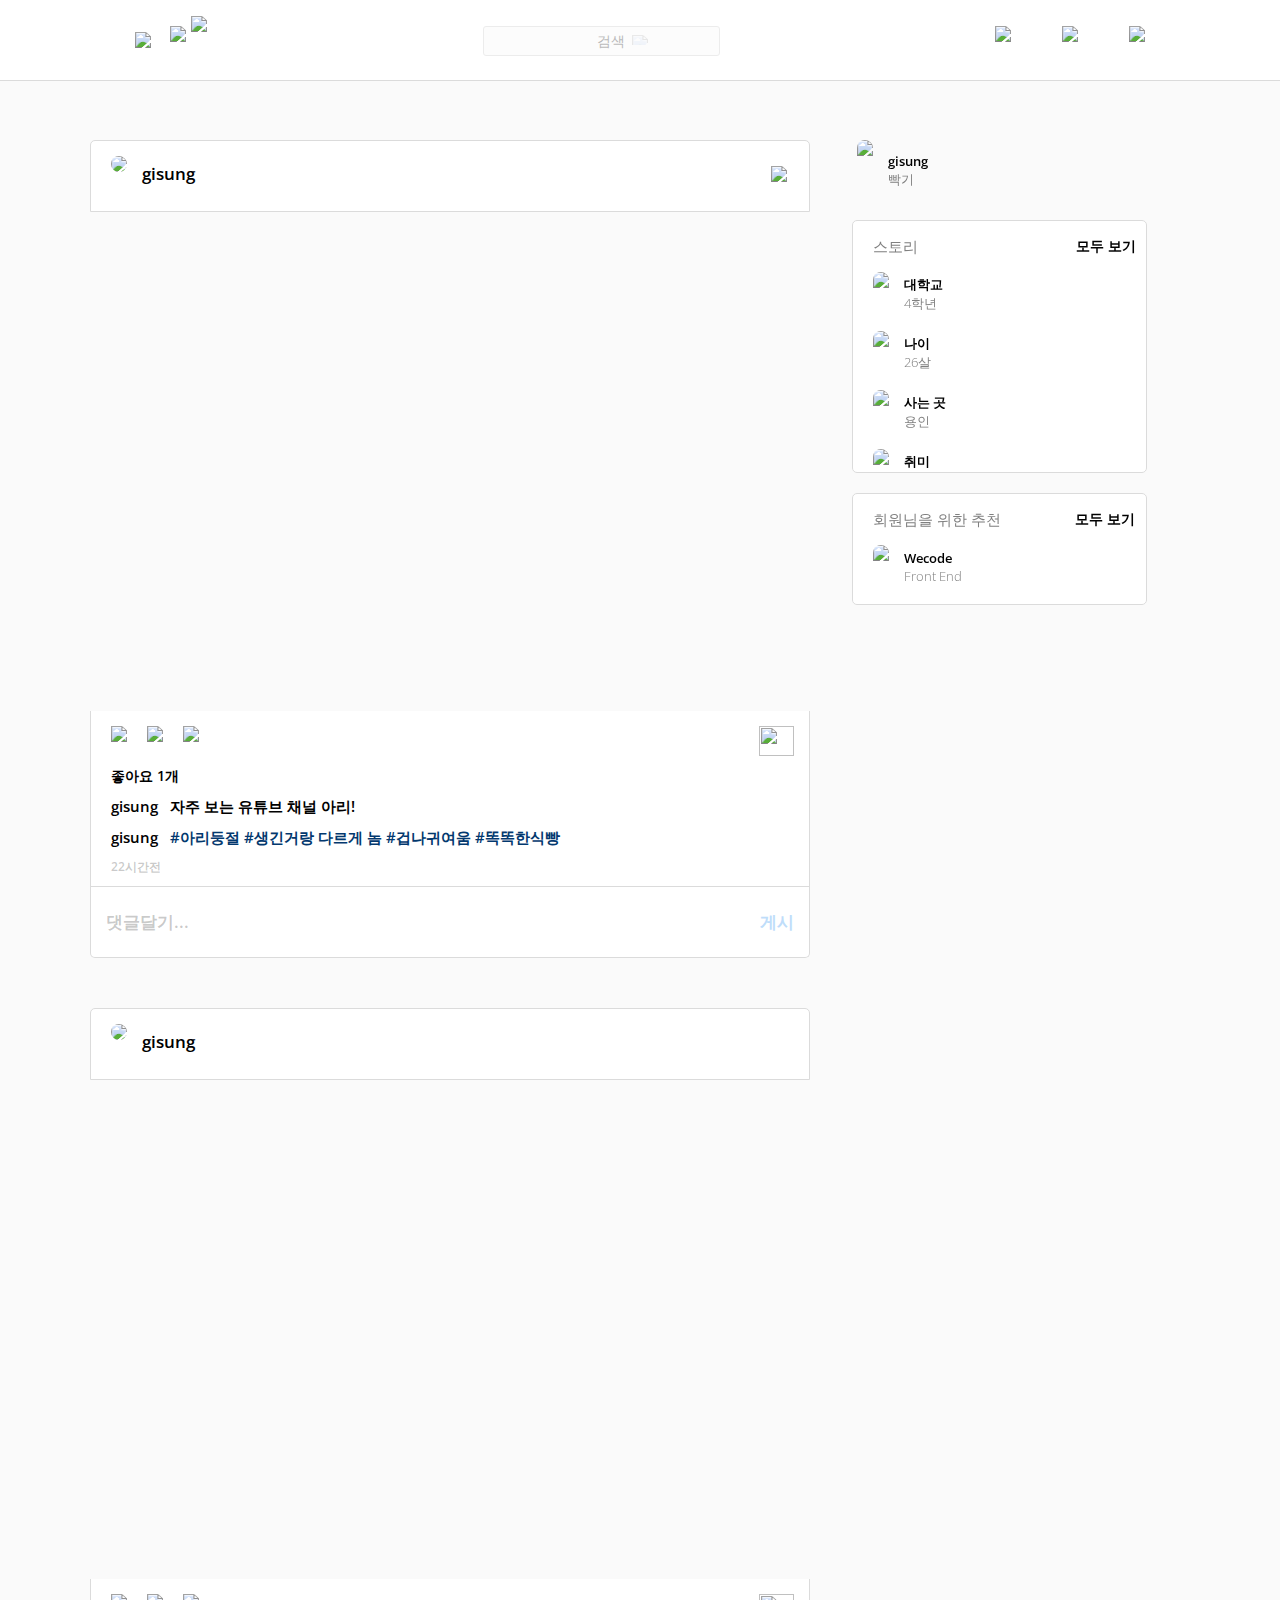
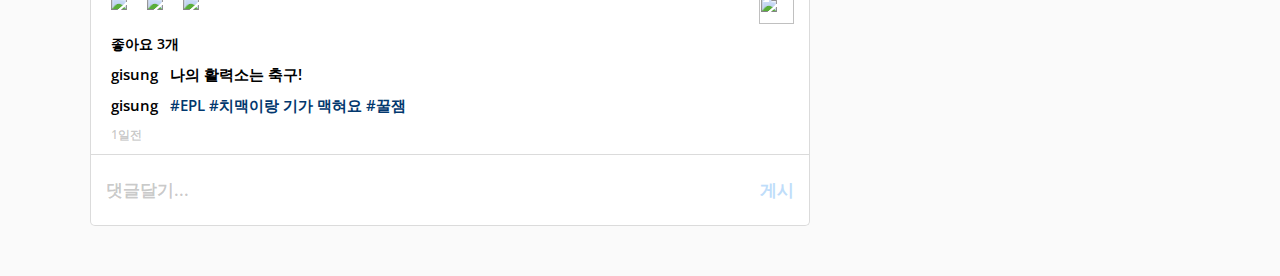
==== main.html @ 6419f7f8 "login.html 완성" ====
<!DOCTYPE html>
<html lang="en">

<head>
    <meta charset="UTF-8" />
    <title>Westagram</title>
    <link rel="icon" href="img/favicon.ico" />
    <link href="css/common.css" rel="stylesheet" type="text/css" />
    <link href="css/main.css" rel="stylesheet" type="text/css" />
    <link href="https://fonts.googleapis.com/css?family=Nanum+Gothic|Open+Sans&display=swap" rel="stylesheet" />
</head>

<body>
    <div class="total_wrapper">
        <div
            style="z-index: 1; height:80px; background-color: white; border-bottom: 1px solid #dbdbdb; width: 100%; position: fixed;  display: flex; justify-content: center; ">
            <div class="main_top_div">
                <img src="https://s3.ap-northeast-2.amazonaws.com/cdn.wecode.co.kr/bearu/logo.png"
                    style="width:  30px; margin:auto 0; cursor: pointer; " />
                <img src="http://pgs787.github.io/wecode_study/img/icon.png" style="height: 30px; margin:auto 5px; " />
                <img src="http://pgs787.github.io/wecode_study/img/instagram.svg"
                    style="cursor: pointer; height:55px; margin-top: -10px;" />

                <input placeholder="     검색" style="opacity: 0.5; position: relative;" />
                <img src="./img/magnifying-glass.svg"
                    style="position: absolute; height: 10px; opacity: 0.2; align-self: center;" />
                <div class="main_sub_div">
                    <img src="https://s3.ap-northeast-2.amazonaws.com/cdn.wecode.co.kr/bearu/explore.png" />
                    <img src="https://s3.ap-northeast-2.amazonaws.com/cdn.wecode.co.kr/bearu/heart.png" />
                    <img src="https://s3.ap-northeast-2.amazonaws.com/cdn.wecode.co.kr/bearu/profile.png" />
                </div>
            </div>
        </div>

        <div class="body_wrapper">
            <div class="main_article_div">
                <div class="main_article">
                    <div class="title" style="position: relative;">
                        <img src="http://pgs787.github.io/wecode_study/img/my.jpg"
                            style="width: 40px; border-radius: 30px; cursor: pointer; margin-right: 15px;" /><span>gisung</span>
                        <img src="http://pgs787.github.io/wecode_study/img/more.svg"
                            style="position: absolute; right:20px; width: 18px; top: 25px;" />
                    </div>
                    <div class="content">
                        <iframe width="720" height="500" src="https://www.youtube.com/embed/TUUoq8qKbGk" frameborder="0"
                            allow="accelerometer; autoplay; encrypted-media; gyroscope; picture-in-picture"
                            allowfullscreen></iframe>
                        <div class="bottom_wrapper">
                            <div class="bottom_div">
                                <img src="http://pgs787.github.io/wecode_study/img/like.svg" />
                                <img src="http://pgs787.github.io/wecode_study/img/speech-bubble.svg" />
                                <img src="http://pgs787.github.io/wecode_study/img/send.svg" />
                                <img src="http://pgs787.github.io/wecode_study/img/다운로드.png"
                                    style="cursor: pointer;  position: absolute; right: 5px; width: 35px; height: 30px;" />
                            </div>
                            <span style="margin-left: 20px;">좋아요 1개</span>
                            <br />
                            <div style="font-size: 15px; margin: 10px 20px;">
                                gisung &nbsp;
                                <span style="margin:0;">자주 보는 유튜브 채널 아리!</span>
                            </div>
                            <div style="font-size: 15px; margin: 10px 0px 0px 20px;">
                                gisung
                                <span style="color:#02386e; margin: 0; font-weight: 0;">
                                    &nbsp; #아리둥절 #생긴거랑 다르게 놈 #겁나귀여움
                                    #똑똑한식빵</span><br />
                                <div style="margin: 10px 0; color: #2b2b2b42; font-size: 12px;">
                                    22시간전
                                </div>
                            </div>
                            <div class="comment_div">
                                댓글달기...
                                <div style="float: right; color: #95c8f8; opacity: 0.6; ">
                                    게시
                                </div>
                            </div>
                        </div>
                    </div>
                </div>
                <div class="main_article">
                    <div class="title">
                        <img src="http://pgs787.github.io/wecode_study/img/my.jpg"
                            style="width: 40px; border-radius: 30px; cursor: pointer;  margin-right: 15px;" /><span>gisung</span>
                    </div>
                    <div class="content">
                        <iframe width="720" height="500"
                            src="https://www.youtube.com/embed/9ZaFcojtk9o?list=PL7MQjbfOyOE3FOgSXX6XFp8ht9WGNULtw"
                            frameborder="0"
                            allow="accelerometer; autoplay; encrypted-media; gyroscope; picture-in-picture"
                            allowfullscreen></iframe>
                        <div class="bottom_wrapper">
                            <div class="bottom_div">
                                <img src="http://pgs787.github.io/wecode_study/img/like.svg" />
                                <img src="http://pgs787.github.io/wecode_study/img/speech-bubble.svg" />
                                <img src="http://pgs787.github.io/wecode_study/img/send.svg" />
                                <img src="http://pgs787.github.io/wecode_study/img/다운로드.png"
                                    style="cursor: pointer;  position: absolute; right: 5px; width: 35px; height: 30px;" />
                            </div>
                            <span style="margin-left: 20px;">좋아요 3개</span>
                            <br />
                            <div style="font-size: 15px; margin: 10px 20px;">
                                gisung &nbsp;
                                <span style="margin:0;">나의 활력소는 축구!</span>
                            </div>
                            <div style="font-size: 15px; margin: 10px 0px 0px 20px;">
                                gisung
                                <span style="color:#02386e; margin: 0; font-weight: 0;">
                                    &nbsp; #EPL #치맥이랑 기가 맥혀요 #꿀잼 </span><br />
                                <div style="margin: 10px 0; color: #2b2b2b42; font-size: 12px;">
                                    1일전
                                </div>
                            </div>
                            <div class="comment_div">
                                댓글달기...
                                <div style="float: right; color: #95c8f8; opacity: 0.6; position: relative;">
                                    게시
                                </div>
                            </div>
                        </div>
                    </div>
                </div>
            </div>
            <div style="position:fixed; width:1050px">
                <div class="sub_article">
                    <div class="name_div">
                        <img src="http://pgs787.github.io/wecode_study/img/my.jpg"
                            style="height: 60px; margin-left: 35px; border-radius: 30px; cursor: pointer;" />
                        <div style="margin-left: 15px; ">
                            gisung<br />
                            <div style="color: gray; font-weight: 100;">빡기</div>
                        </div>
                    </div>
                    <div class="story_div">
                        <div
                            style=" position: relative; display: flex; font-size: 15px; padding: 0 20px; margin-bottom: 15px;">
                            <div style="color: gray;">스토리</div>
                            <div style="position: absolute; right: 10px; font-size:14px;font-weight: 600;">
                                모두 보기
                            </div>
                        </div>
                        <div style=" height: 200px; overflow-y: scroll; display: block; ">
                            <div>
                                <div class="name_detail_div">
                                    <img src="http://pgs787.github.io/wecode_study/img/dankook.jpg" />
                                    <div style="margin-left: 15px; ">
                                        대학교<br />
                                        <div style="color: gray; font-weight: 100;">
                                            4학년
                                        </div>
                                    </div>
                                </div>
                            </div>
                            <div class="name_detail_div">
                                <img src="http://pgs787.github.io/wecode_study/img/a.jpg" />
                                <div style="margin-left: 15px; ">
                                    나이<br />
                                    <div style="color: gray; font-weight: 100;">26살</div>
                                </div>
                            </div>
                            <div class="name_detail_div">
                                <img src="http://pgs787.github.io/wecode_study/img/my.jpg" />
                                <div style="margin-left: 15px; ">
                                    사는 곳<br />
                                    <div style="color: gray; font-weight: 100; ">
                                        용인
                                    </div>
                                </div>
                            </div>
                            <div class="name_detail_div">
                                <img src="http://pgs787.github.io/wecode_study/img/soccer.jpg" />
                                <div style="margin-left: 15px; ">
                                    취미<br />
                                    <div style="color: gray; font-weight: 100;">축구, 영화</div>
                                </div>
                            </div>
                        </div>
                    </div>
                    <div class="story_div">
                        <div style="display: flex; font-size: 15px; padding: 0 20px; margin-bottom: 15px;">
                            <div style="color: gray;">회원님을 위한 추천</div>
                            <div style="position: absolute; right: 5px; font-size:14px;font-weight: 600;">
                                모두 보기</div>
                        </div>

                        <div class="name_detail_div">
                            <img src="http://pgs787.github.io/wecode_study/img/wecode.jpg" />
                            <div style="margin-left: 15px; ">
                                Wecode<br />
                                <div style="color: gray; font-weight: 100;">Front End</div>
                            </div>
                        </div>
                    </div>
                </div>
            </div>
        </div>
    </div>
    </div>
</body>

</html>
---- css/common.css ----
@charset "UTF-8";
body,
button,
dd,
dl,
dt,
fieldset,
form,
h1,
h2,
h3,
h4,
h5,
h6,
input,
legend,
li,
ol,
p,
select,
table,
td,
textarea,
th,
ul {
  margin: 0;
  padding: 0;
}
body,
button,
input,
select,
table,
textarea {
  font-size: 12px;
  font-family: Dotum, "돋움", Helvetica, "Apple SD Gothic Neo", sans-serif;
}
button,
input {
  border-radius: 0;
}
fieldset,
img {
  border: 0;
}
ol,
ul {
  list-style: none;
}
address,
em {
  font-style: normal;
}
a {
  text-decoration: none;
}
a:hover {
  text-decoration: underline;
}
iframe {
  overflow: hidden;
  margin: 0;
  padding: 0;
  border: 0;
}
---- css/main.css ----
body {
  margin: 0;
  overflow-y: scroll;
  font-family: "Open Sans", sans-serif;
  background-color: rgba(var(--b3f, 250, 250, 250), 1);
}
.total_wrapper {
  display: flex;
  flex-direction: column;
}
/* 상단 바 */
.main_top_div {
  display: flex;
  justify-content: center;
  padding: 26px 20px;
  background-color: white;
  max-width: 1010px;
  width: 100%;
  position: relative;
}

.main_top_div span {
  vertical-align: 5px;
  font-size: 28px;
}
.main_top_div input {
  border-radius: 3px;
  background: #fafafa;
  border: solid 1px #dbdbdb;
  margin: 0 auto;
  vertical-align: top;
  text-align: center;
  width: 235px;
  height: 28px;
  color: gray;
  font-size: 14px;
}
.main_sub_div {
  display: flex;
  float: right;
  justify-content: space-between;
  width: 150px;
}
.main_sub_div img {
  height: 30px;
  cursor: pointer;
}

/* 메인 내용 상단 바  */

.body_div span {
  width: 30px;
  margin: 5px 10px;
}
.body_wrapper {
  padding-top: 140px;
  margin: 0 auto;
  width: 1100px;
  display: flex;
  justify-content: space-between;
  position: relative;
  flex-direction: row;
}
.main_articl_div {
  position: absolute;
  float: left;
  max-width: 614px;
  width: 100%;
}
.main_article {
  margin-bottom: 50px;
}
.main_article .title {
  border: 1px solid rgba(var(--b6a, 219, 219, 219), 1);
  border-radius: 5px 5px 0 0;
  background-color: white;
  height: 40px;
  padding: 15px 20px;
}
.title span {
  z-index: 0;
  font-weight: 600;
  font-size: 17px;
  line-height: 35px;
  position: absolute;
}

/* 메인 내용 하단 바  */
.bottom_wrapper {
  border: 1px solid rgba(var(--b6a, 219, 219, 219), 1);
  border-top: none;
  margin-top: -5px;
  background-color: white;
  font-size: 14px;
  border-radius: 0 0 5px 5px;
  font-weight: 600;
}

.bottom_div {
  display: flex;
  width: 100%;
  padding: 10px 10px;
  position: relative;
  box-sizing: border-box;
}
.bottom_div img {
  height: 25px;
  margin: 5px 10px;
  cursor: pointer;
  z-index: 0;
}

/* 댓글 */
.comment_div {
  padding: 10px 15px;
  line-height: 50px;
  height: 50px;
  border-top: 1px solid rgba(var(--b6a, 219, 219, 219), 1);
  color: #2b2b2b42;
  font-size: 17px;
}

/* 오른쪽 DIV */
.sub_article {
  max-width: 300px;
  position: absolute;
  right: 0;
  padding: 0 25px;
}
.name_div {
  width: 293px;
  display: flex;
  align-items: center;
  font-size: 13px;
  font-weight: 600;
  margin-bottom: 20px;
}
.name_div span {
  position: absolute;
  margin: 0;
  margin-left: 15px;
}
.name_detail_div {
  border-radius: 30px;
  margin-bottom: 15px;
  cursor: pointer;
  height: 44px;
  display: flex;
  align-items: center;
  font-size: 13px;
  font-weight: 600;
}
.name_detail_div img {
  height: 44px;
  margin-left: 20px;
  border-radius: 30px;
  cursor: pointer;
}
.story_div {
  width: 100%;
  padding-top: 15px;
  border: 1px solid rgba(var(--b6a, 219, 219, 219), 1);
  background-color: white;
  margin: 10px 0 0 30px;
  border-radius: 5px;
  margin-bottom: 20px;
}
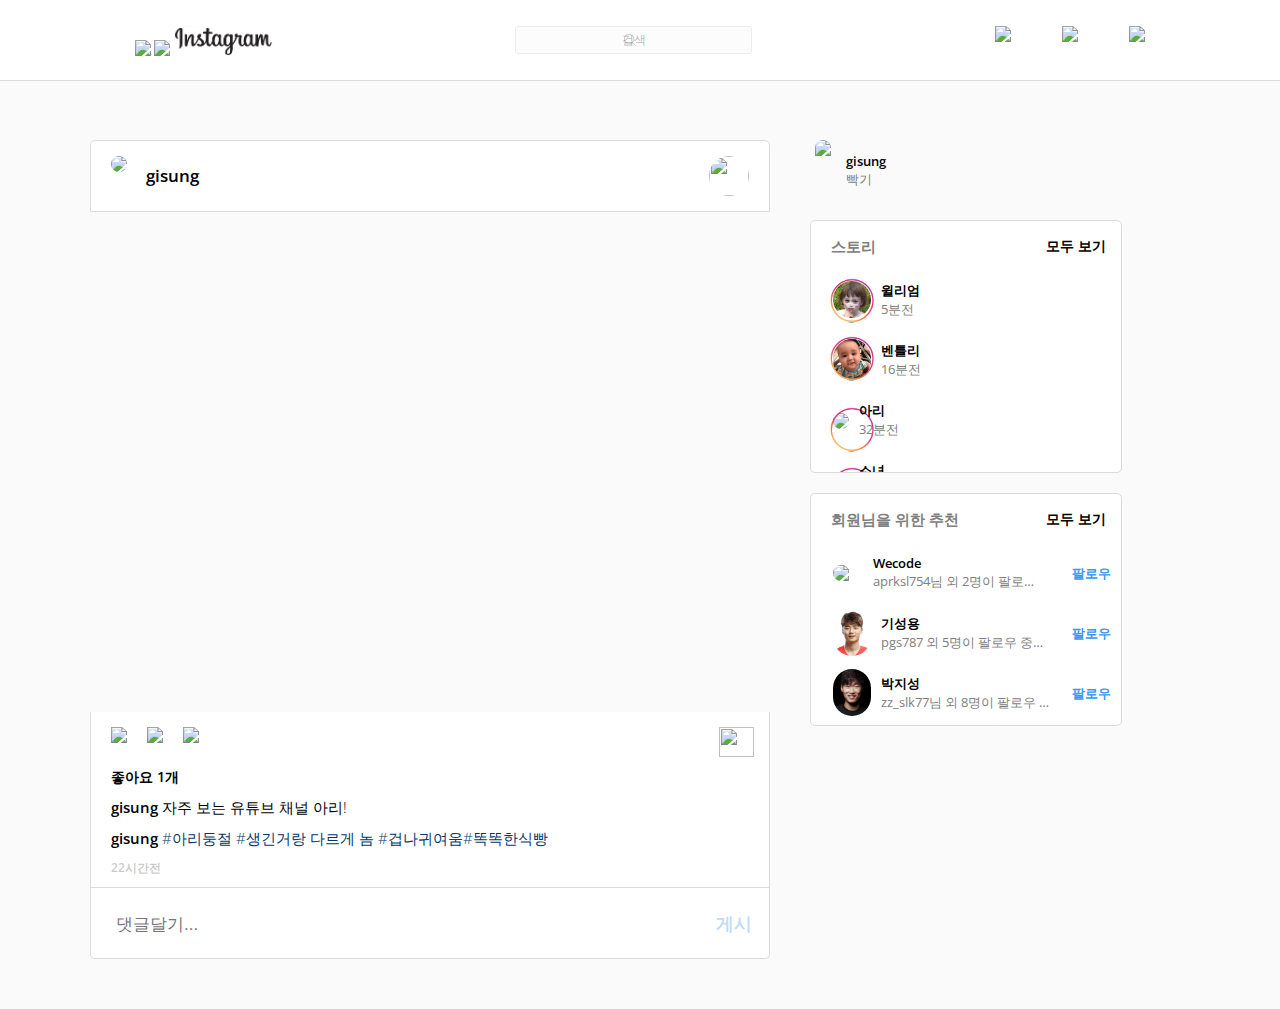
==== commit c3ae3bdc: "asdjkjas" ====
--- a/main.html
+++ b/main.html
@@ -1,200 +1,224 @@
 <!DOCTYPE html>
 <html lang="en">
-
-<head>
+  <head>
     <meta charset="UTF-8" />
     <title>Westagram</title>
+    <meta name="viewport" content="width=device-width,initial-scale=1.0" />
     <link rel="icon" href="img/favicon.ico" />
     <link href="css/common.css" rel="stylesheet" type="text/css" />
     <link href="css/main.css" rel="stylesheet" type="text/css" />
-    <link href="https://fonts.googleapis.com/css?family=Nanum+Gothic|Open+Sans&display=swap" rel="stylesheet" />
-</head>
-
-<body>
-    <div class="total_wrapper">
-        <div
-            style="z-index: 1; height:80px; background-color: white; border-bottom: 1px solid #dbdbdb; width: 100%; position: fixed;  display: flex; justify-content: center; ">
-            <div class="main_top_div">
-                <img src="https://s3.ap-northeast-2.amazonaws.com/cdn.wecode.co.kr/bearu/logo.png"
-                    style="width:  30px; margin:auto 0; cursor: pointer; " />
-                <img src="http://pgs787.github.io/wecode_study/img/icon.png" style="height: 30px; margin:auto 5px; " />
-                <img src="http://pgs787.github.io/wecode_study/img/instagram.svg"
-                    style="cursor: pointer; height:55px; margin-top: -10px;" />
-
-                <input placeholder="     검색" style="opacity: 0.5; position: relative;" />
-                <img src="./img/magnifying-glass.svg"
-                    style="position: absolute; height: 10px; opacity: 0.2; align-self: center;" />
-                <div class="main_sub_div">
-                    <img src="https://s3.ap-northeast-2.amazonaws.com/cdn.wecode.co.kr/bearu/explore.png" />
-                    <img src="https://s3.ap-northeast-2.amazonaws.com/cdn.wecode.co.kr/bearu/heart.png" />
-                    <img src="https://s3.ap-northeast-2.amazonaws.com/cdn.wecode.co.kr/bearu/profile.png" />
+    <link
+      href="https://fonts.googleapis.com/css?family=Nanum+Gothic|Open+Sans&display=swap"
+      rel="stylesheet"
+    />
+  </head>
+
+  <body>
+    <!-- 상단 nav bar -->
+    <div class="nav-wrapper">
+      <div class="nav-div">
+        <div class="nav-left-div">
+          <img
+            src="https://s3.ap-northeast-2.amazonaws.com/cdn.wecode.co.kr/bearu/logo.png"
+          />
+          <img src="http://pgs787.github.io/wecode_study/img/icon.png" />
+          <img src="img/title.png" />
+        </div>
+        <input placeholder="검색" />
+        <img
+          src="img/classes.svg"
+          style="position: absolute; height: 12px; opacity: 0.2; align-self: center; margin-left: -20px;"
+        />
+        <div class="nav-right-div">
+          <img
+            src="https://s3.ap-northeast-2.amazonaws.com/cdn.wecode.co.kr/bearu/explore.png"
+          />
+          <img
+            src="https://s3.ap-northeast-2.amazonaws.com/cdn.wecode.co.kr/bearu/heart.png"
+          />
+          <img
+            src="https://s3.ap-northeast-2.amazonaws.com/cdn.wecode.co.kr/bearu/profile.png"
+          />
+        </div>
+      </div>
+    </div>
+
+    <!-- feed 본문 -->
+    <div class="main-wrapper">
+      <div class="feed-wrapper">
+        <div class="feed-div">
+          <div class="feed-top">
+            <img src="http://pgs787.github.io/wecode_study/img/my.jpg" />
+            <span>gisung</span>
+            <img
+              src="https://s3.ap-northeast-2.amazonaws.com/cdn.wecode.co.kr/bearu/more.png"
+              style="position: absolute; right:5px; height: 40px "
+            />
+          </div>
+          <iframe
+            width="680"
+            height="500"
+            src="https://www.youtube.com/embed/TUUoq8qKbGk"
+            frameborder="0"
+            allow="accelerometer; autoplay; encrypted-media; gyroscope; picture-in-picture"
+            allowfullscreen
+          ></iframe>
+          <div class="feed-bottom">
+            <div class="feed-bottom-first">
+              <img
+                class="heart"
+                id="heart"
+                src="https://s3.ap-northeast-2.amazonaws.com/cdn.wecode.co.kr/bearu/heart.png"
+              />
+              <img
+                src="https://s3.ap-northeast-2.amazonaws.com/cdn.wecode.co.kr/bearu/comment.png"
+              />
+              <img
+                src="https://s3.ap-northeast-2.amazonaws.com/cdn.wecode.co.kr/bearu/share.png"
+              />
+              <img
+                src="http://pgs787.github.io/wecode_study/img/다운로드.png"
+                style="cursor: pointer;  position: absolute; right: 5px; width: 35px; height: 30px;"
+              />
+            </div>
+            <span style="margin-left: 20px; cursor: pointer;">좋아요 1개</span>
+            <br />
+            <div class="commnet-list-div">
+              <div class="comment-list" style="white-space:unset">
+                <a>gisung </a><span>자주 보는 유튜브 채널 아리!</span>
+              </div>
+              <div class="comment-list" style="white-space:unset">
+                <a>gisung</a>
+                <span style="color:#02386e;"
+                  >#아리둥절 #생긴거랑 다르게 놈 #겁나귀여움#똑똑한식빵</span
+                ><br />
+              </div>
+            </div>
+            <div style="margin: 10px 20px; color: #2b2b2b42; font-size: 12px;">
+              22시간전
+            </div>
+            <div class="add-comment-div">
+              <textarea
+                class="comment-input"
+                placeholder="댓글달기..."
+                cols="65"
+                rows="1"
+              ></textarea>
+              <div class="add-comment-btn">게시</div>
+            </div>
+          </div>
+        </div>
+      </div>
+
+      <!-- right div -->
+
+      <div class="right-div">
+        <div class="right-div-top">
+          <img src="http://pgs787.github.io/wecode_study/img/my.jpg" />
+          <div style="margin-left: 15px; ">
+            gisung<br />
+            <div style="color: gray; font-weight: normal;">빡기</div>
+          </div>
+        </div>
+        <div class="box-div">
+          <div class="box-top">
+            <div class="box-top-left">스토리</div>
+            <div class="box-top-right">
+              모두 보기
+            </div>
+          </div>
+          <div style=" height: 200px; overflow-y: scroll; display: block; ">
+            <div>
+              <div class="box-content-list">
+                <div class="left-img-div">
+                  <img src="img/circle.png" />
+                  <img src="img/b4ccdd4e512071f3977f6cc956a71770.jpg" />
                 </div>
-            </div>
-        </div>
-
-        <div class="body_wrapper">
-            <div class="main_article_div">
-                <div class="main_article">
-                    <div class="title" style="position: relative;">
-                        <img src="http://pgs787.github.io/wecode_study/img/my.jpg"
-                            style="width: 40px; border-radius: 30px; cursor: pointer; margin-right: 15px;" /><span>gisung</span>
-                        <img src="http://pgs787.github.io/wecode_study/img/more.svg"
-                            style="position: absolute; right:20px; width: 18px; top: 25px;" />
-                    </div>
-                    <div class="content">
-                        <iframe width="720" height="500" src="https://www.youtube.com/embed/TUUoq8qKbGk" frameborder="0"
-                            allow="accelerometer; autoplay; encrypted-media; gyroscope; picture-in-picture"
-                            allowfullscreen></iframe>
-                        <div class="bottom_wrapper">
-                            <div class="bottom_div">
-                                <img src="http://pgs787.github.io/wecode_study/img/like.svg" />
-                                <img src="http://pgs787.github.io/wecode_study/img/speech-bubble.svg" />
-                                <img src="http://pgs787.github.io/wecode_study/img/send.svg" />
-                                <img src="http://pgs787.github.io/wecode_study/img/다운로드.png"
-                                    style="cursor: pointer;  position: absolute; right: 5px; width: 35px; height: 30px;" />
-                            </div>
-                            <span style="margin-left: 20px;">좋아요 1개</span>
-                            <br />
-                            <div style="font-size: 15px; margin: 10px 20px;">
-                                gisung &nbsp;
-                                <span style="margin:0;">자주 보는 유튜브 채널 아리!</span>
-                            </div>
-                            <div style="font-size: 15px; margin: 10px 0px 0px 20px;">
-                                gisung
-                                <span style="color:#02386e; margin: 0; font-weight: 0;">
-                                    &nbsp; #아리둥절 #생긴거랑 다르게 놈 #겁나귀여움
-                                    #똑똑한식빵</span><br />
-                                <div style="margin: 10px 0; color: #2b2b2b42; font-size: 12px;">
-                                    22시간전
-                                </div>
-                            </div>
-                            <div class="comment_div">
-                                댓글달기...
-                                <div style="float: right; color: #95c8f8; opacity: 0.6; ">
-                                    게시
-                                </div>
-                            </div>
-                        </div>
-                    </div>
+                <div class="img-desc">
+                  윌리엄
+                  <div class="img-desc-bottom">5분전</div>
                 </div>
-                <div class="main_article">
-                    <div class="title">
-                        <img src="http://pgs787.github.io/wecode_study/img/my.jpg"
-                            style="width: 40px; border-radius: 30px; cursor: pointer;  margin-right: 15px;" /><span>gisung</span>
-                    </div>
-                    <div class="content">
-                        <iframe width="720" height="500"
-                            src="https://www.youtube.com/embed/9ZaFcojtk9o?list=PL7MQjbfOyOE3FOgSXX6XFp8ht9WGNULtw"
-                            frameborder="0"
-                            allow="accelerometer; autoplay; encrypted-media; gyroscope; picture-in-picture"
-                            allowfullscreen></iframe>
-                        <div class="bottom_wrapper">
-                            <div class="bottom_div">
-                                <img src="http://pgs787.github.io/wecode_study/img/like.svg" />
-                                <img src="http://pgs787.github.io/wecode_study/img/speech-bubble.svg" />
-                                <img src="http://pgs787.github.io/wecode_study/img/send.svg" />
-                                <img src="http://pgs787.github.io/wecode_study/img/다운로드.png"
-                                    style="cursor: pointer;  position: absolute; right: 5px; width: 35px; height: 30px;" />
-                            </div>
-                            <span style="margin-left: 20px;">좋아요 3개</span>
-                            <br />
-                            <div style="font-size: 15px; margin: 10px 20px;">
-                                gisung &nbsp;
-                                <span style="margin:0;">나의 활력소는 축구!</span>
-                            </div>
-                            <div style="font-size: 15px; margin: 10px 0px 0px 20px;">
-                                gisung
-                                <span style="color:#02386e; margin: 0; font-weight: 0;">
-                                    &nbsp; #EPL #치맥이랑 기가 맥혀요 #꿀잼 </span><br />
-                                <div style="margin: 10px 0; color: #2b2b2b42; font-size: 12px;">
-                                    1일전
-                                </div>
-                            </div>
-                            <div class="comment_div">
-                                댓글달기...
-                                <div style="float: right; color: #95c8f8; opacity: 0.6; position: relative;">
-                                    게시
-                                </div>
-                            </div>
-                        </div>
-                    </div>
+              </div>
+            </div>
+            <div class="box-content-list">
+              <div class="left-img-div">
+                <img src="img/circle.png" />
+                <img src="img/qy6kREqiE5ovCJ1Z.jpg" />
+              </div>
+              <div class="img-desc">
+                벤틀리
+                <div class="img-desc-bottom">16분전</div>
+              </div>
+            </div>
+            <div class="box-content-list">
+              <div class="left-img-div">
+                <img src="img/circle.png" />
+                <img
+                  src="https://yt3.ggpht.com/a/AGF-l78nWFFcfHTnmj09ouv0pDyqKS3rI4bLs7sCbw=s288-c-k-c0xffffffff-no-rj-mo"
+                />
+              </div>
+              <div class="img-desc">
+                아리
+                <div class="img-desc-bottom">
+                  32분전
                 </div>
-            </div>
-            <div style="position:fixed; width:1050px">
-                <div class="sub_article">
-                    <div class="name_div">
-                        <img src="http://pgs787.github.io/wecode_study/img/my.jpg"
-                            style="height: 60px; margin-left: 35px; border-radius: 30px; cursor: pointer;" />
-                        <div style="margin-left: 15px; ">
-                            gisung<br />
-                            <div style="color: gray; font-weight: 100;">빡기</div>
-                        </div>
-                    </div>
-                    <div class="story_div">
-                        <div
-                            style=" position: relative; display: flex; font-size: 15px; padding: 0 20px; margin-bottom: 15px;">
-                            <div style="color: gray;">스토리</div>
-                            <div style="position: absolute; right: 10px; font-size:14px;font-weight: 600;">
-                                모두 보기
-                            </div>
-                        </div>
-                        <div style=" height: 200px; overflow-y: scroll; display: block; ">
-                            <div>
-                                <div class="name_detail_div">
-                                    <img src="http://pgs787.github.io/wecode_study/img/dankook.jpg" />
-                                    <div style="margin-left: 15px; ">
-                                        대학교<br />
-                                        <div style="color: gray; font-weight: 100;">
-                                            4학년
-                                        </div>
-                                    </div>
-                                </div>
-                            </div>
-                            <div class="name_detail_div">
-                                <img src="http://pgs787.github.io/wecode_study/img/a.jpg" />
-                                <div style="margin-left: 15px; ">
-                                    나이<br />
-                                    <div style="color: gray; font-weight: 100;">26살</div>
-                                </div>
-                            </div>
-                            <div class="name_detail_div">
-                                <img src="http://pgs787.github.io/wecode_study/img/my.jpg" />
-                                <div style="margin-left: 15px; ">
-                                    사는 곳<br />
-                                    <div style="color: gray; font-weight: 100; ">
-                                        용인
-                                    </div>
-                                </div>
-                            </div>
-                            <div class="name_detail_div">
-                                <img src="http://pgs787.github.io/wecode_study/img/soccer.jpg" />
-                                <div style="margin-left: 15px; ">
-                                    취미<br />
-                                    <div style="color: gray; font-weight: 100;">축구, 영화</div>
-                                </div>
-                            </div>
-                        </div>
-                    </div>
-                    <div class="story_div">
-                        <div style="display: flex; font-size: 15px; padding: 0 20px; margin-bottom: 15px;">
-                            <div style="color: gray;">회원님을 위한 추천</div>
-                            <div style="position: absolute; right: 5px; font-size:14px;font-weight: 600;">
-                                모두 보기</div>
-                        </div>
-
-                        <div class="name_detail_div">
-                            <img src="http://pgs787.github.io/wecode_study/img/wecode.jpg" />
-                            <div style="margin-left: 15px; ">
-                                Wecode<br />
-                                <div style="color: gray; font-weight: 100;">Front End</div>
-                            </div>
-                        </div>
-                    </div>
-                </div>
-            </div>
-        </div>
+              </div>
+            </div>
+            <div class="box-content-list">
+              <div class="left-img-div">
+                <img src="img/circle.png" />
+                <img
+                  src="https://yt3.ggpht.com/a/AGF-l78-D5Hmk3qtsR4-yrjcpcsBWQewB6VtBAEPtQ=s288-c-k-c0xffffffff-no-rj-mo"
+                />
+              </div>
+              <div class="img-desc">
+                소녀
+                <div class="img-desc-bottom">1시간전</div>
+              </div>
+            </div>
+          </div>
+        </div>
+        <div class="box-div">
+          <div class="box-top">
+            <div class="box-top-left">회원님을 위한 추천</div>
+            <div class="box-top-right">
+              모두 보기
+            </div>
+          </div>
+
+          <div class="box-content-list">
+            <img src="http://pgs787.github.io/wecode_study/img/wecode.jpg" />
+            <div class="img-desc">
+              Wecode
+              <div class="img-desc-bottom">
+                aprksl754님 외 2명이 팔로우 중입니다
+              </div>
+              <div class="follow">팔로우</div>
+            </div>
+          </div>
+          <div class="box-content-list">
+            <img src="img/ki.jfif" />
+            <div class="img-desc">
+              기성용
+              <div class="img-desc-bottom">
+                pgs787 외 5명이 팔로우 중입니다
+              </div>
+              <div class="follow">팔로우</div>
+            </div>
+          </div>
+          <div class="box-content-list">
+            <img src="img/park.jfif" />
+            <div class="img-desc">
+              박지성
+              <div class="img-desc-bottom">
+                zz_slk77님 외 8명이 팔로우 중입니다
+              </div>
+              <div class="follow">팔로우</div>
+            </div>
+          </div>
+        </div>
+      </div>
     </div>
-    </div>
-</body>
-
-</html>+    <script src="js/main.js"></script>
+  </body>
+</html>
--- a/css/common.css
+++ b/css/common.css
@@ -57,9 +57,3 @@
 a:hover {
   text-decoration: underline;
 }
-iframe {
-  overflow: hidden;
-  margin: 0;
-  padding: 0;
-  border: 0;
-}
--- a/css/main.css
+++ b/css/main.css
@@ -1,15 +1,35 @@
 body {
-  margin: 0;
-  overflow-y: scroll;
   font-family: "Open Sans", sans-serif;
   background-color: rgba(var(--b3f, 250, 250, 250), 1);
 }
-.total_wrapper {
-  display: flex;
-  flex-direction: column;
-}
-/* 상단 바 */
-.main_top_div {
+@keyframes heartload {
+  from {
+    transform: scale(1.5);
+  }
+  to {
+    transform: scale(1);
+  }
+}
+.heartOn {
+  height: 40px;
+  margin: 5px 10px;
+  cursor: pointer;
+  z-index: 0;
+  animation: heartload linear 0.3s;
+}
+
+/* 상단 Nav 바 */
+.nav-wrapper {
+  height: 80px;
+  background-color: white;
+  border-bottom: 1px solid #dbdbdb;
+  width: 100%;
+  position: fixed;
+  display: flex;
+  justify-content: center;
+  z-index: 1;
+}
+.nav-div {
   display: flex;
   justify-content: center;
   padding: 26px 20px;
@@ -18,75 +38,71 @@
   width: 100%;
   position: relative;
 }
-
-.main_top_div span {
-  vertical-align: 5px;
-  font-size: 28px;
-}
-.main_top_div input {
+.nav-div img {
+  height: 30px;
+}
+.nav-div input {
   border-radius: 3px;
   background: #fafafa;
   border: solid 1px #dbdbdb;
   margin: 0 auto;
-  vertical-align: top;
   text-align: center;
   width: 235px;
-  height: 28px;
   color: gray;
-  font-size: 14px;
-}
-.main_sub_div {
-  display: flex;
-  float: right;
+  opacity: 0.5;
+}
+.nav-right-div {
+  display: flex;
   justify-content: space-between;
   width: 150px;
 }
-.main_sub_div img {
+.nav-right-div img {
   height: 30px;
   cursor: pointer;
 }
 
-/* 메인 내용 상단 바  */
-
-.body_div span {
-  width: 30px;
-  margin: 5px 10px;
-}
-.body_wrapper {
+/* 메인 피드  */
+
+/* 피드 top */
+.main-wrapper {
   padding-top: 140px;
   margin: 0 auto;
   width: 1100px;
   display: flex;
   justify-content: space-between;
   position: relative;
-  flex-direction: row;
-}
-.main_articl_div {
-  position: absolute;
+}
+.feed-wrapper {
   float: left;
-  max-width: 614px;
-  width: 100%;
-}
-.main_article {
+  width: 680px;
+}
+.feed-div {
   margin-bottom: 50px;
-}
-.main_article .title {
+  font-weight: 600;
+  font-size: 17px;
+}
+.feed-div .feed-top {
   border: 1px solid rgba(var(--b6a, 219, 219, 219), 1);
   border-radius: 5px 5px 0 0;
   background-color: white;
   height: 40px;
   padding: 15px 20px;
-}
-.title span {
-  z-index: 0;
-  font-weight: 600;
-  font-size: 17px;
-  line-height: 35px;
-  position: absolute;
-}
-
-/* 메인 내용 하단 바  */
-.bottom_wrapper {
+  position: relative;
+}
+.feed-top img {
+  width: 40px;
+  border-radius: 30px;
+  cursor: pointer;
+  margin-right: 15px;
+  vertical-align: top;
+}
+.feed-top span {
+  vertical-align: top;
+  line-height: 40px;
+}
+
+/* 피드 bottom  */
+.feed-bottom {
   border: 1px solid rgba(var(--b6a, 219, 219, 219), 1);
   border-top: none;
   margin-top: -5px;
@@ -96,38 +112,86 @@
   font-weight: 600;
 }
 
-.bottom_div {
+.feed-bottom-first {
   display: flex;
   width: 100%;
   padding: 10px 10px;
   position: relative;
   box-sizing: border-box;
 }
-.bottom_div img {
+
+.feed-bottom-first img {
   height: 25px;
   margin: 5px 10px;
   cursor: pointer;
-  z-index: 0;
-}
-
-/* 댓글 */
-.comment_div {
-  padding: 10px 15px;
-  line-height: 50px;
-  height: 50px;
+}
+.comment-list {
+  white-space: pre-wrap;
+  position: relative;
+
+  font-weight: 100;
+}
+.comment-list img {
+  width: 15px;
+  position: absolute;
+  right: 30px;
+  top: 0px;
+}
+.comment-list a {
+  font-weight: 600;
+  text-decoration: none;
+}
+.comment-list a:hover,
+.comment-list img {
+  cursor: pointer;
+  text-decoration: none;
+}
+.feed-bottom .comment-list {
+  font-size: 15px;
+  margin-top: 10px;
+  margin-left: 20px;
+}
+
+.add-comment-div {
+  padding: 10px 10px;
+  position: relative;
+  display: flex;
+  align-items: center;
   border-top: 1px solid rgba(var(--b6a, 219, 219, 219), 1);
-  color: #2b2b2b42;
+}
+.comment-input {
+  border-style: none;
+  padding: 15px 15px;
   font-size: 17px;
-}
-
-/* 오른쪽 DIV */
-.sub_article {
-  max-width: 300px;
-  position: absolute;
-  right: 0;
-  padding: 0 25px;
-}
-.name_div {
+  resize: none;
+  outline: none;
+  color: black;
+  overflow-y: visible;
+}
+
+.add-comment-btn {
+  position: absolute;
+
+  width: 60px;
+  float: right;
+  font-size: 18px;
+  text-align: center;
+  right: 5px;
+  align-self: center;
+  color: #95c8f8;
+  opacity: 0.6;
+  cursor: pointer;
+}
+
+/* 오른쪽 div */
+
+.right-div {
+  position: fixed;
+  width: 310px;
+  position: absolute;
+  right: 100px;
+}
+.right-div-top {
   width: 293px;
   display: flex;
   align-items: center;
@@ -135,28 +199,18 @@
   font-weight: 600;
   margin-bottom: 20px;
 }
-.name_div span {
+.right-div-top img {
+  height: 60px;
+  margin-left: 35px;
+  border-radius: 30px;
+  cursor: pointer;
+}
+.right-div-top span {
   position: absolute;
   margin: 0;
   margin-left: 15px;
 }
-.name_detail_div {
-  border-radius: 30px;
-  margin-bottom: 15px;
-  cursor: pointer;
-  height: 44px;
-  display: flex;
-  align-items: center;
-  font-size: 13px;
-  font-weight: 600;
-}
-.name_detail_div img {
-  height: 44px;
-  margin-left: 20px;
-  border-radius: 30px;
-  cursor: pointer;
-}
-.story_div {
+.box-div {
   width: 100%;
   padding-top: 15px;
   border: 1px solid rgba(var(--b6a, 219, 219, 219), 1);
@@ -165,3 +219,77 @@
   border-radius: 5px;
   margin-bottom: 20px;
 }
+.box-div .box-top {
+  position: relative;
+  display: flex;
+  font-size: 15px;
+  padding: 0 20px;
+  margin-bottom: 15px;
+}
+.box-top-left {
+  color: gray;
+  font-weight: 600;
+}
+.box-top-right {
+  position: absolute;
+  right: 15px;
+  font-size: 14px;
+  font-weight: 600;
+}
+
+.box-content-list {
+  border-radius: 30px;
+  margin-bottom: 5px;
+  cursor: pointer;
+  height: 55px;
+  display: flex;
+  align-items: center;
+  font-size: 13px;
+  font-weight: 600;
+}
+.box-content-list img {
+  width: 38px;
+  vertical-align: middle;
+  margin-left: 22px;
+  border-radius: 20px;
+  cursor: pointer;
+}
+.left-img-div {
+  float: left;
+  position: relative;
+}
+.left-img-div img {
+  width: 38px;
+  margin-left: 22px;
+  border-radius: 20px;
+  cursor: pointer;
+}
+.left-img-div img:first-child {
+  margin: -3px 0px 0px 19px;
+  width: 44px;
+  position: absolute;
+}
+
+.img-desc {
+  margin-left: 10px;
+  width: 100%;
+  vertical-align: middle;
+  position: relative;
+}
+.img-desc-bottom {
+  text-overflow: ellipsis;
+  overflow: hidden;
+  white-space: nowrap;
+  width: 170px;
+  color: gray;
+  font-weight: normal;
+}
+
+.follow {
+  color: rgba(var(--h5f, 56, 151, 240), 1);
+  right: 10px;
+  cursor: pointer;
+  top: 0;
+  margin-top: 10px;
+  position: absolute;
+}
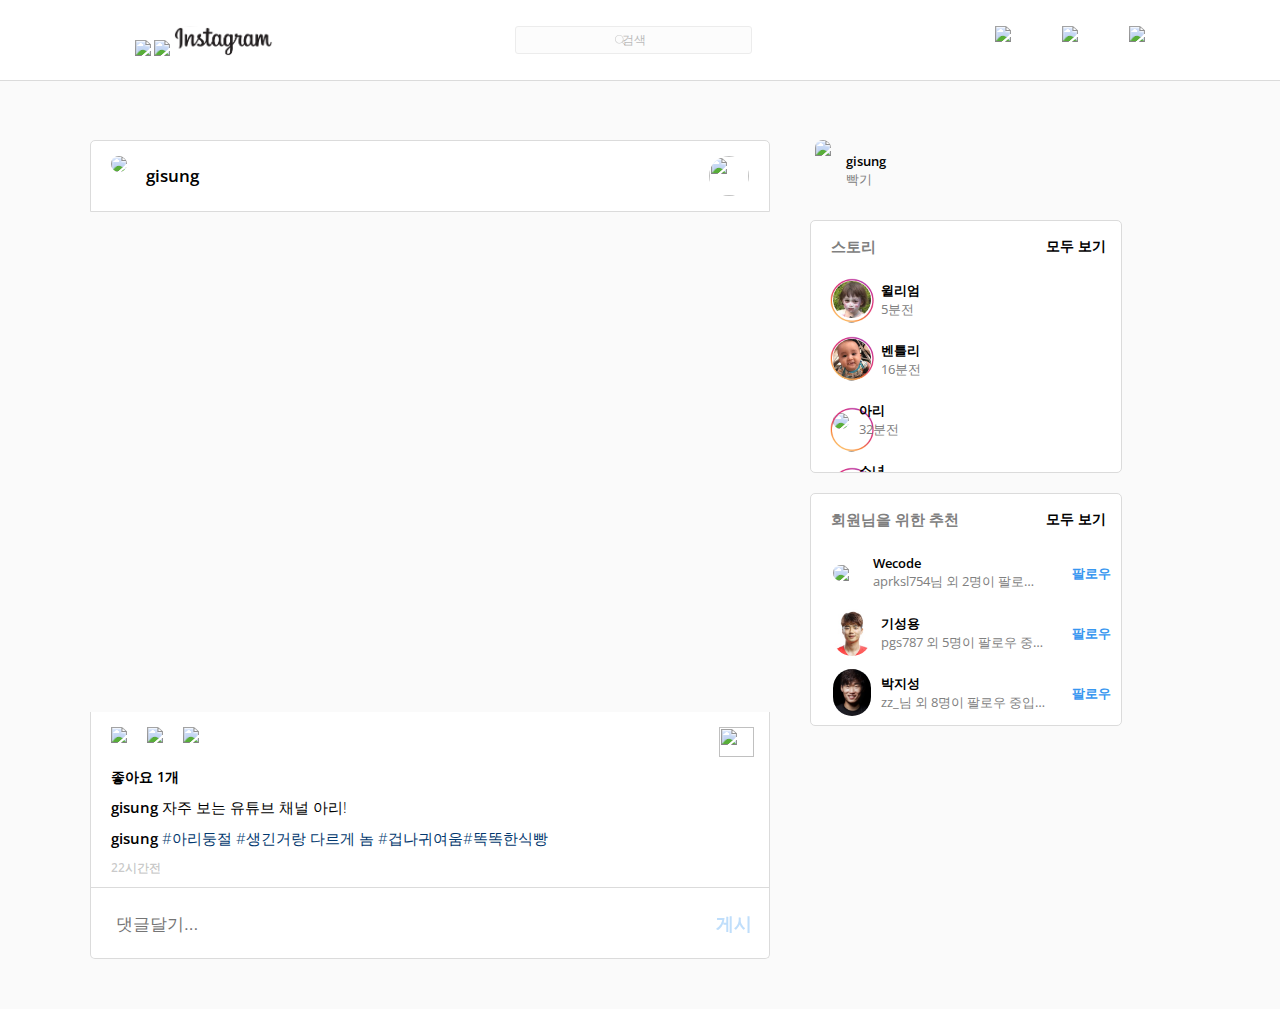
==== commit d44ca628: "완료" ====
--- a/main.html
+++ b/main.html
@@ -24,10 +24,11 @@
           <img src="http://pgs787.github.io/wecode_study/img/icon.png" />
           <img src="img/title.png" />
         </div>
-        <input placeholder="검색" />
+        <input id="nav-search" placeholder="검색" />
         <img
+          id="fir"
           src="img/classes.svg"
-          style="position: absolute; height: 12px; opacity: 0.2; align-self: center; margin-left: -20px;"
+          style="position: absolute; height: 10px; opacity: 0.2; align-self: center; left: 500px;"
         />
         <div class="nav-right-div">
           <img
@@ -211,7 +212,7 @@
             <div class="img-desc">
               박지성
               <div class="img-desc-bottom">
-                zz_slk77님 외 8명이 팔로우 중입니다
+                zz_님 외 8명이 팔로우 중입니다
               </div>
               <div class="follow">팔로우</div>
             </div>
--- a/css/main.css
+++ b/css/main.css
@@ -10,11 +10,11 @@
     transform: scale(1);
   }
 }
-.heartOn {
+.heartOn,
+.heartOff {
   height: 40px;
   margin: 5px 10px;
   cursor: pointer;
-  z-index: 0;
   animation: heartload linear 0.3s;
 }
 
@@ -152,6 +152,12 @@
   margin-left: 20px;
 }
 
+.sec {
+  position: absolute;
+  opacity: 0.2;
+  align-self: center;
+  right: 410px;
+}
 .add-comment-div {
   padding: 10px 10px;
   position: relative;
@@ -167,6 +173,7 @@
   outline: none;
   color: black;
   overflow-y: visible;
+  width: 90%;
 }
 
 .add-comment-btn {
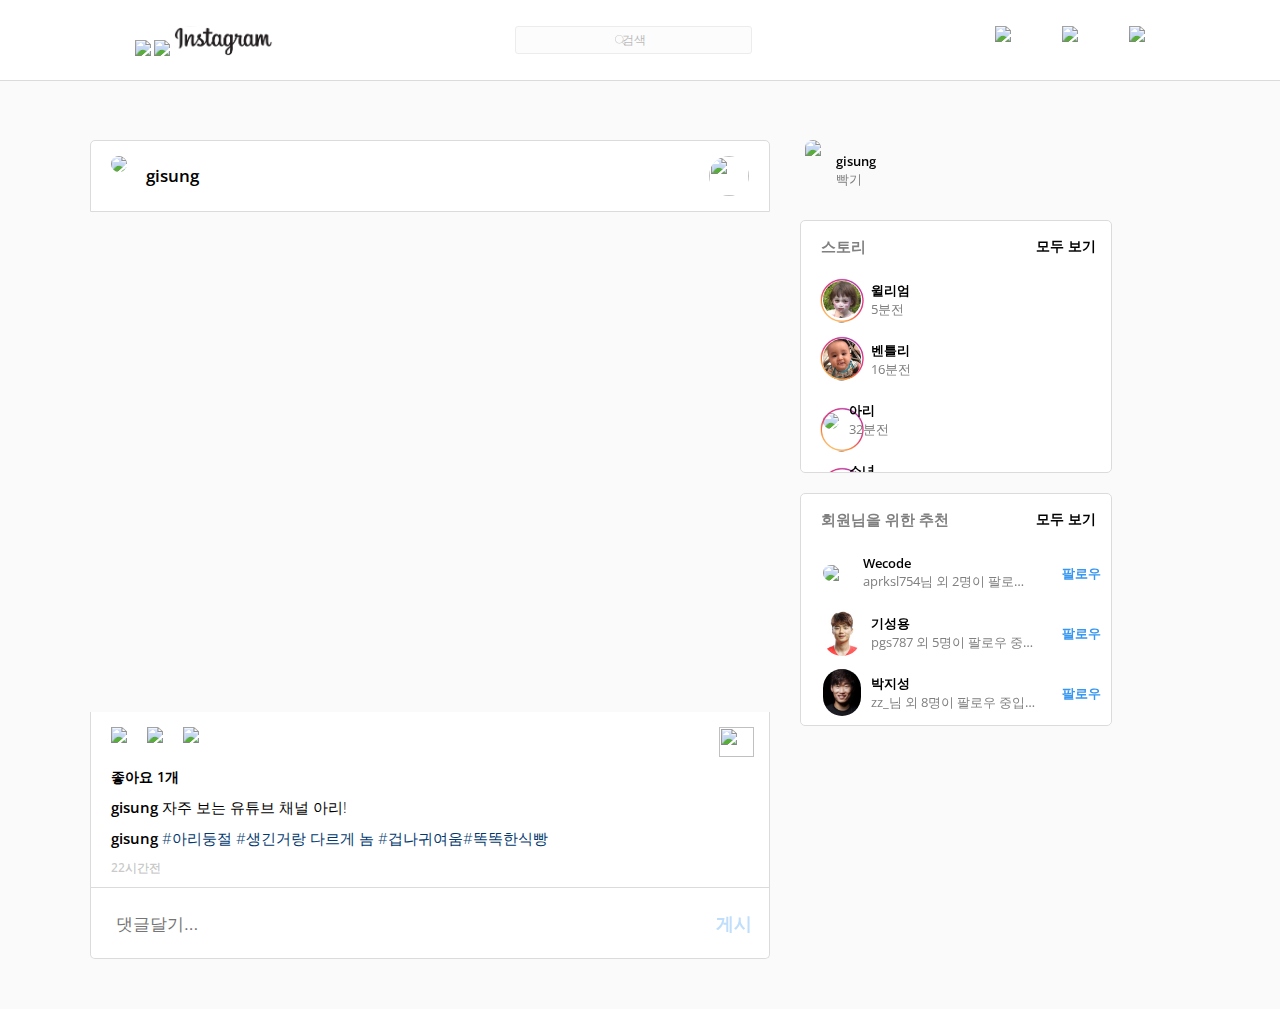
==== commit a7f26a1f: "main css 수정" ====
--- a/main.html
+++ b/main.html
@@ -19,6 +19,7 @@
       <div class="nav-div">
         <div class="nav-left-div">
           <img
+            class="hi"
             src="https://s3.ap-northeast-2.amazonaws.com/cdn.wecode.co.kr/bearu/logo.png"
           />
           <img src="http://pgs787.github.io/wecode_study/img/icon.png" />
@@ -112,109 +113,110 @@
       </div>
 
       <!-- right div -->
-
-      <div class="right-div">
-        <div class="right-div-top">
-          <img src="http://pgs787.github.io/wecode_study/img/my.jpg" />
-          <div style="margin-left: 15px; ">
-            gisung<br />
-            <div style="color: gray; font-weight: normal;">빡기</div>
-          </div>
-        </div>
-        <div class="box-div">
-          <div class="box-top">
-            <div class="box-top-left">스토리</div>
-            <div class="box-top-right">
-              모두 보기
-            </div>
-          </div>
-          <div style=" height: 200px; overflow-y: scroll; display: block; ">
-            <div>
+      <div class="right-div-wrapper">
+        <div class="right-div">
+          <div class="right-div-top">
+            <img src="http://pgs787.github.io/wecode_study/img/my.jpg" />
+            <div style="margin-left: 15px; ">
+              gisung<br />
+              <div style="color: gray; font-weight: normal;">빡기</div>
+            </div>
+          </div>
+          <div class="box-div">
+            <div class="box-top">
+              <div class="box-top-left">스토리</div>
+              <div class="box-top-right">
+                모두 보기
+              </div>
+            </div>
+            <div style=" height: 200px; overflow-y: scroll; display: block; ">
+              <div>
+                <div class="box-content-list">
+                  <div class="left-img-div">
+                    <img src="img/circle.png" />
+                    <img src="img/b4ccdd4e512071f3977f6cc956a71770.jpg" />
+                  </div>
+                  <div class="img-desc">
+                    윌리엄
+                    <div class="img-desc-bottom">5분전</div>
+                  </div>
+                </div>
+              </div>
               <div class="box-content-list">
                 <div class="left-img-div">
                   <img src="img/circle.png" />
-                  <img src="img/b4ccdd4e512071f3977f6cc956a71770.jpg" />
+                  <img src="img/qy6kREqiE5ovCJ1Z.jpg" />
                 </div>
                 <div class="img-desc">
-                  윌리엄
-                  <div class="img-desc-bottom">5분전</div>
-                </div>
-              </div>
-            </div>
+                  벤틀리
+                  <div class="img-desc-bottom">16분전</div>
+                </div>
+              </div>
+              <div class="box-content-list">
+                <div class="left-img-div">
+                  <img src="img/circle.png" />
+                  <img
+                    src="https://yt3.ggpht.com/a/AGF-l78nWFFcfHTnmj09ouv0pDyqKS3rI4bLs7sCbw=s288-c-k-c0xffffffff-no-rj-mo"
+                  />
+                </div>
+                <div class="img-desc">
+                  아리
+                  <div class="img-desc-bottom">
+                    32분전
+                  </div>
+                </div>
+              </div>
+              <div class="box-content-list">
+                <div class="left-img-div">
+                  <img src="img/circle.png" />
+                  <img
+                    src="https://yt3.ggpht.com/a/AGF-l78-D5Hmk3qtsR4-yrjcpcsBWQewB6VtBAEPtQ=s288-c-k-c0xffffffff-no-rj-mo"
+                  />
+                </div>
+                <div class="img-desc">
+                  소녀
+                  <div class="img-desc-bottom">1시간전</div>
+                </div>
+              </div>
+            </div>
+          </div>
+          <div class="box-div">
+            <div class="box-top">
+              <div class="box-top-left">회원님을 위한 추천</div>
+              <div class="box-top-right">
+                모두 보기
+              </div>
+            </div>
+
             <div class="box-content-list">
-              <div class="left-img-div">
-                <img src="img/circle.png" />
-                <img src="img/qy6kREqiE5ovCJ1Z.jpg" />
-              </div>
+              <img src="http://pgs787.github.io/wecode_study/img/wecode.jpg" />
               <div class="img-desc">
-                벤틀리
-                <div class="img-desc-bottom">16분전</div>
+                Wecode
+                <div class="img-desc-bottom">
+                  aprksl754님 외 2명이 팔로우 중입니다
+                </div>
+                <div class="follow">팔로우</div>
               </div>
             </div>
             <div class="box-content-list">
-              <div class="left-img-div">
-                <img src="img/circle.png" />
-                <img
-                  src="https://yt3.ggpht.com/a/AGF-l78nWFFcfHTnmj09ouv0pDyqKS3rI4bLs7sCbw=s288-c-k-c0xffffffff-no-rj-mo"
-                />
-              </div>
+              <img src="img/ki.jfif" />
               <div class="img-desc">
-                아리
+                기성용
                 <div class="img-desc-bottom">
-                  32분전
-                </div>
+                  pgs787 외 5명이 팔로우 중입니다
+                </div>
+                <div class="follow">팔로우</div>
               </div>
             </div>
             <div class="box-content-list">
-              <div class="left-img-div">
-                <img src="img/circle.png" />
-                <img
-                  src="https://yt3.ggpht.com/a/AGF-l78-D5Hmk3qtsR4-yrjcpcsBWQewB6VtBAEPtQ=s288-c-k-c0xffffffff-no-rj-mo"
-                />
-              </div>
+              <img src="img/park.jfif" />
               <div class="img-desc">
-                소녀
-                <div class="img-desc-bottom">1시간전</div>
-              </div>
-            </div>
-          </div>
-        </div>
-        <div class="box-div">
-          <div class="box-top">
-            <div class="box-top-left">회원님을 위한 추천</div>
-            <div class="box-top-right">
-              모두 보기
-            </div>
-          </div>
-
-          <div class="box-content-list">
-            <img src="http://pgs787.github.io/wecode_study/img/wecode.jpg" />
-            <div class="img-desc">
-              Wecode
-              <div class="img-desc-bottom">
-                aprksl754님 외 2명이 팔로우 중입니다
-              </div>
-              <div class="follow">팔로우</div>
-            </div>
-          </div>
-          <div class="box-content-list">
-            <img src="img/ki.jfif" />
-            <div class="img-desc">
-              기성용
-              <div class="img-desc-bottom">
-                pgs787 외 5명이 팔로우 중입니다
-              </div>
-              <div class="follow">팔로우</div>
-            </div>
-          </div>
-          <div class="box-content-list">
-            <img src="img/park.jfif" />
-            <div class="img-desc">
-              박지성
-              <div class="img-desc-bottom">
-                zz_님 외 8명이 팔로우 중입니다
-              </div>
-              <div class="follow">팔로우</div>
+                박지성
+                <div class="img-desc-bottom">
+                  zz_님 외 8명이 팔로우 중입니다
+                </div>
+                <div class="follow">팔로우</div>
+              </div>
             </div>
           </div>
         </div>
--- a/css/main.css
+++ b/css/main.css
@@ -128,7 +128,6 @@
 .comment-list {
   white-space: pre-wrap;
   position: relative;
-
   font-weight: 100;
 }
 .comment-list img {
@@ -146,6 +145,7 @@
   cursor: pointer;
   text-decoration: none;
 }
+
 .feed-bottom .comment-list {
   font-size: 15px;
   margin-top: 10px;
@@ -191,12 +191,15 @@
 }
 
 /* 오른쪽 div */
-
+.right-div-wrapper {
+  position: fixed;
+  width: 1000px;
+  height: 200px;
+}
 .right-div {
-  position: fixed;
+  position: absolute;
   width: 310px;
-  position: absolute;
-  right: 100px;
+  right: 10px;
 }
 .right-div-top {
   width: 293px;
